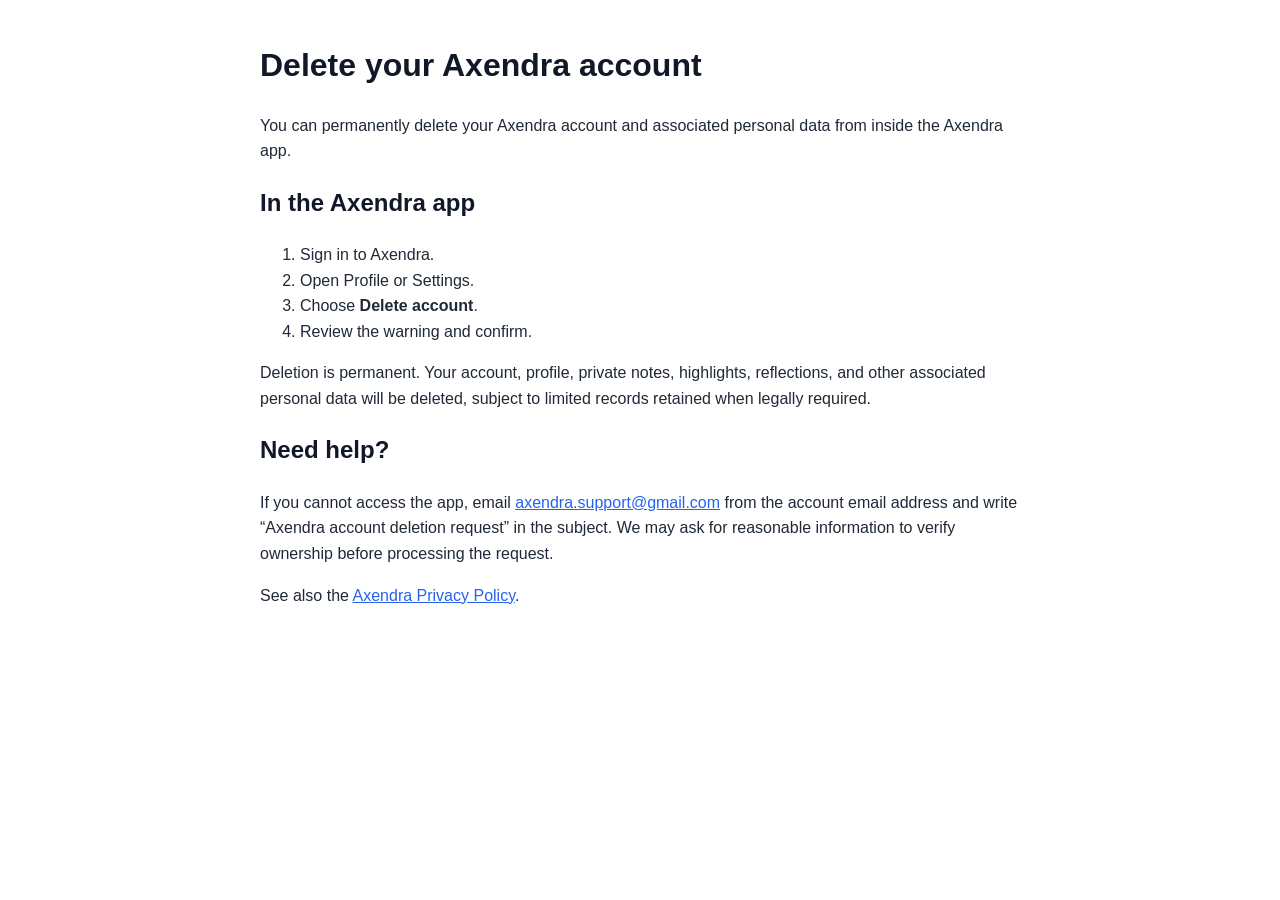
==== delete-account/index.html @ c271d894 "Add account deletion instructions" ====
<!doctype html><html lang="en"><head><meta charset="utf-8"><meta name="viewport" content="width=device-width, initial-scale=1"><title>Delete your Axendra account</title><style>body{font-family:-apple-system,BlinkMacSystemFont,"Segoe UI",sans-serif;max-width:760px;margin:40px auto;padding:0 20px;line-height:1.6;color:#1f2937}h1,h2{color:#111827}a{color:#2563eb}</style></head><body><h1>Delete your Axendra account</h1><p>You can permanently delete your Axendra account and associated personal data from inside the Axendra app.</p><h2>In the Axendra app</h2><ol><li>Sign in to Axendra.</li><li>Open Profile or Settings.</li><li>Choose <strong>Delete account</strong>.</li><li>Review the warning and confirm.</li></ol><p>Deletion is permanent. Your account, profile, private notes, highlights, reflections, and other associated personal data will be deleted, subject to limited records retained when legally required.</p><h2>Need help?</h2><p>If you cannot access the app, email <a href="mailto:axendra.support@gmail.com">axendra.support@gmail.com</a> from the account email address and write “Axendra account deletion request” in the subject. We may ask for reasonable information to verify ownership before processing the request.</p><p>See also the <a href="../privacy-policy/">Axendra Privacy Policy</a>.</p></body></html>
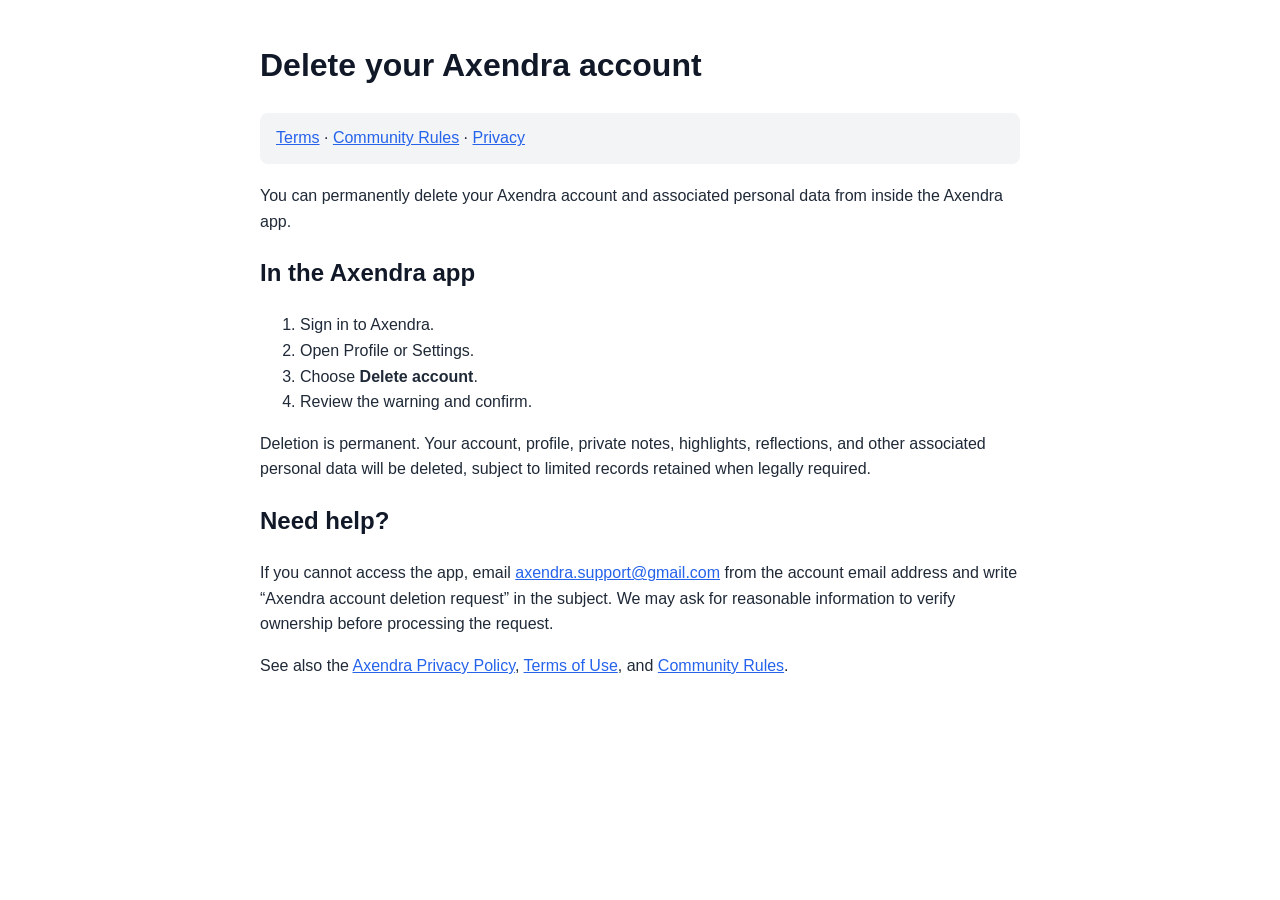
==== commit 0268492e: "Add Terms and community rules" ====
--- a/delete-account/index.html
+++ b/delete-account/index.html
@@ -1 +1 @@
-<!doctype html><html lang="en"><head><meta charset="utf-8"><meta name="viewport" content="width=device-width, initial-scale=1"><title>Delete your Axendra account</title><style>body{font-family:-apple-system,BlinkMacSystemFont,"Segoe UI",sans-serif;max-width:760px;margin:40px auto;padding:0 20px;line-height:1.6;color:#1f2937}h1,h2{color:#111827}a{color:#2563eb}</style></head><body><h1>Delete your Axendra account</h1><p>You can permanently delete your Axendra account and associated personal data from inside the Axendra app.</p><h2>In the Axendra app</h2><ol><li>Sign in to Axendra.</li><li>Open Profile or Settings.</li><li>Choose <strong>Delete account</strong>.</li><li>Review the warning and confirm.</li></ol><p>Deletion is permanent. Your account, profile, private notes, highlights, reflections, and other associated personal data will be deleted, subject to limited records retained when legally required.</p><h2>Need help?</h2><p>If you cannot access the app, email <a href="mailto:axendra.support@gmail.com">axendra.support@gmail.com</a> from the account email address and write “Axendra account deletion request” in the subject. We may ask for reasonable information to verify ownership before processing the request.</p><p>See also the <a href="../privacy-policy/">Axendra Privacy Policy</a>.</p></body></html>
+<!doctype html><html lang="en"><head><meta charset="utf-8"><meta name="viewport" content="width=device-width, initial-scale=1"><title>Delete your Axendra account</title><style>body{font-family:-apple-system,BlinkMacSystemFont,"Segoe UI",sans-serif;max-width:760px;margin:40px auto;padding:0 20px;line-height:1.6;color:#1f2937}h1,h2{color:#111827}a{color:#2563eb}nav{margin:1.2em 0;padding:.8em 1em;background:#f3f4f6;border-radius:8px}</style></head><body><h1>Delete your Axendra account</h1><nav><a href="../terms-of-use/">Terms</a> · <a href="../community-rules/">Community Rules</a> · <a href="../privacy-policy/">Privacy</a></nav><p>You can permanently delete your Axendra account and associated personal data from inside the Axendra app.</p><h2>In the Axendra app</h2><ol><li>Sign in to Axendra.</li><li>Open Profile or Settings.</li><li>Choose <strong>Delete account</strong>.</li><li>Review the warning and confirm.</li></ol><p>Deletion is permanent. Your account, profile, private notes, highlights, reflections, and other associated personal data will be deleted, subject to limited records retained when legally required.</p><h2>Need help?</h2><p>If you cannot access the app, email <a href="mailto:axendra.support@gmail.com">axendra.support@gmail.com</a> from the account email address and write “Axendra account deletion request” in the subject. We may ask for reasonable information to verify ownership before processing the request.</p><p>See also the <a href="../privacy-policy/">Axendra Privacy Policy</a>, <a href="../terms-of-use/">Terms of Use</a>, and <a href="../community-rules/">Community Rules</a>.</p></body></html>
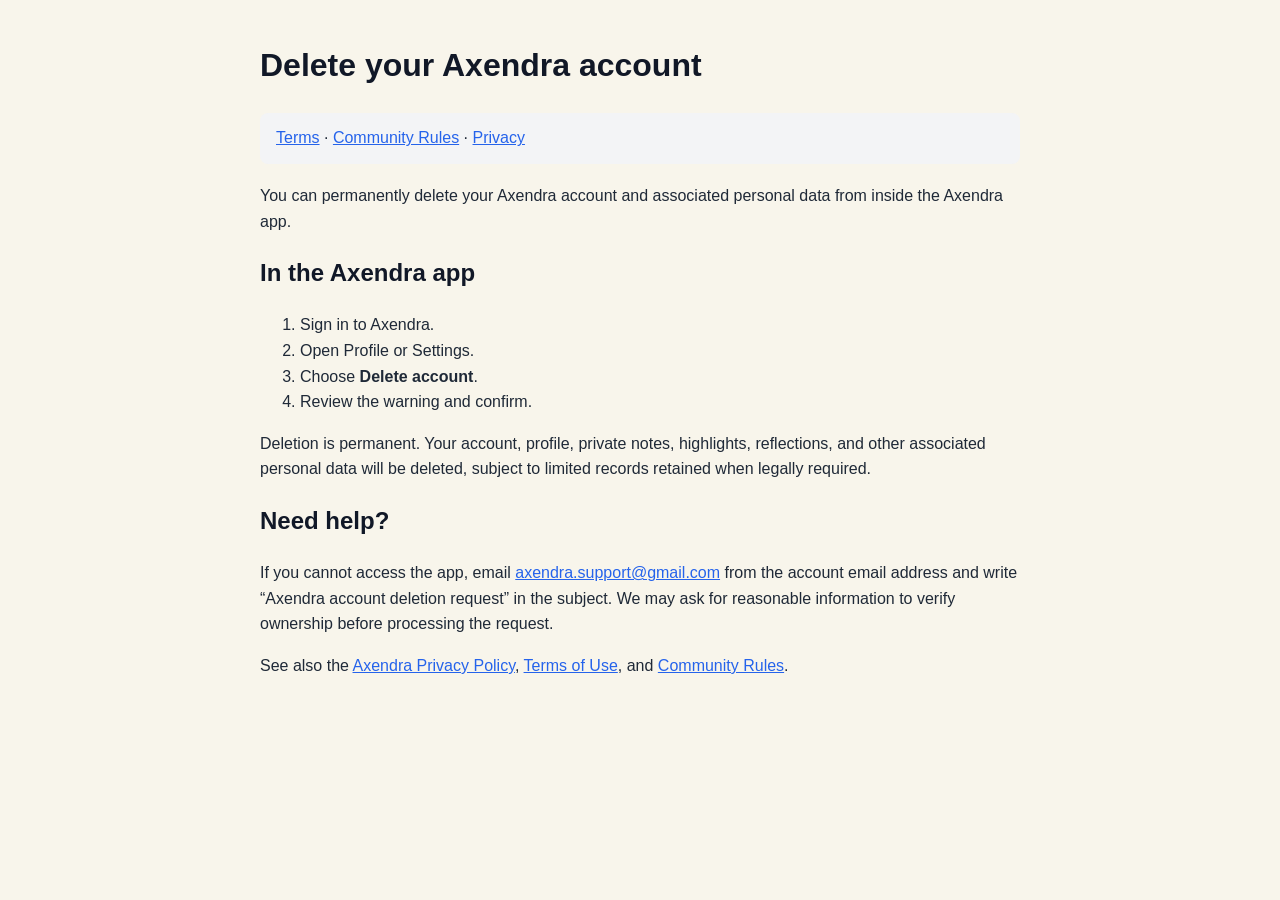
==== commit ec47d1ed: "Match account deletion page background to paper color" ====
--- a/delete-account/index.html
+++ b/delete-account/index.html
@@ -1 +1 @@
-<!doctype html><html lang="en"><head><meta charset="utf-8"><meta name="viewport" content="width=device-width, initial-scale=1"><title>Delete your Axendra account</title><style>body{font-family:-apple-system,BlinkMacSystemFont,"Segoe UI",sans-serif;max-width:760px;margin:40px auto;padding:0 20px;line-height:1.6;color:#1f2937}h1,h2{color:#111827}a{color:#2563eb}nav{margin:1.2em 0;padding:.8em 1em;background:#f3f4f6;border-radius:8px}</style></head><body><h1>Delete your Axendra account</h1><nav><a href="../terms-of-use/">Terms</a> · <a href="../community-rules/">Community Rules</a> · <a href="../privacy-policy/">Privacy</a></nav><p>You can permanently delete your Axendra account and associated personal data from inside the Axendra app.</p><h2>In the Axendra app</h2><ol><li>Sign in to Axendra.</li><li>Open Profile or Settings.</li><li>Choose <strong>Delete account</strong>.</li><li>Review the warning and confirm.</li></ol><p>Deletion is permanent. Your account, profile, private notes, highlights, reflections, and other associated personal data will be deleted, subject to limited records retained when legally required.</p><h2>Need help?</h2><p>If you cannot access the app, email <a href="mailto:axendra.support@gmail.com">axendra.support@gmail.com</a> from the account email address and write “Axendra account deletion request” in the subject. We may ask for reasonable information to verify ownership before processing the request.</p><p>See also the <a href="../privacy-policy/">Axendra Privacy Policy</a>, <a href="../terms-of-use/">Terms of Use</a>, and <a href="../community-rules/">Community Rules</a>.</p></body></html>
+<!doctype html><html lang="en"><head><meta charset="utf-8"><meta name="viewport" content="width=device-width, initial-scale=1"><title>Delete your Axendra account</title><style>body{font-family:-apple-system,BlinkMacSystemFont,"Segoe UI",sans-serif;max-width:760px;margin:40px auto;padding:0 20px;line-height:1.6;color:#1f2937;background:#f8f5eb}h1,h2{color:#111827}a{color:#2563eb}nav{margin:1.2em 0;padding:.8em 1em;background:#f3f4f6;border-radius:8px}</style></head><body><h1>Delete your Axendra account</h1><nav><a href="../terms-of-use/">Terms</a> · <a href="../community-rules/">Community Rules</a> · <a href="../privacy-policy/">Privacy</a></nav><p>You can permanently delete your Axendra account and associated personal data from inside the Axendra app.</p><h2>In the Axendra app</h2><ol><li>Sign in to Axendra.</li><li>Open Profile or Settings.</li><li>Choose <strong>Delete account</strong>.</li><li>Review the warning and confirm.</li></ol><p>Deletion is permanent. Your account, profile, private notes, highlights, reflections, and other associated personal data will be deleted, subject to limited records retained when legally required.</p><h2>Need help?</h2><p>If you cannot access the app, email <a href="mailto:axendra.support@gmail.com">axendra.support@gmail.com</a> from the account email address and write “Axendra account deletion request” in the subject. We may ask for reasonable information to verify ownership before processing the request.</p><p>See also the <a href="../privacy-policy/">Axendra Privacy Policy</a>, <a href="../terms-of-use/">Terms of Use</a>, and <a href="../community-rules/">Community Rules</a>.</p></body></html>
